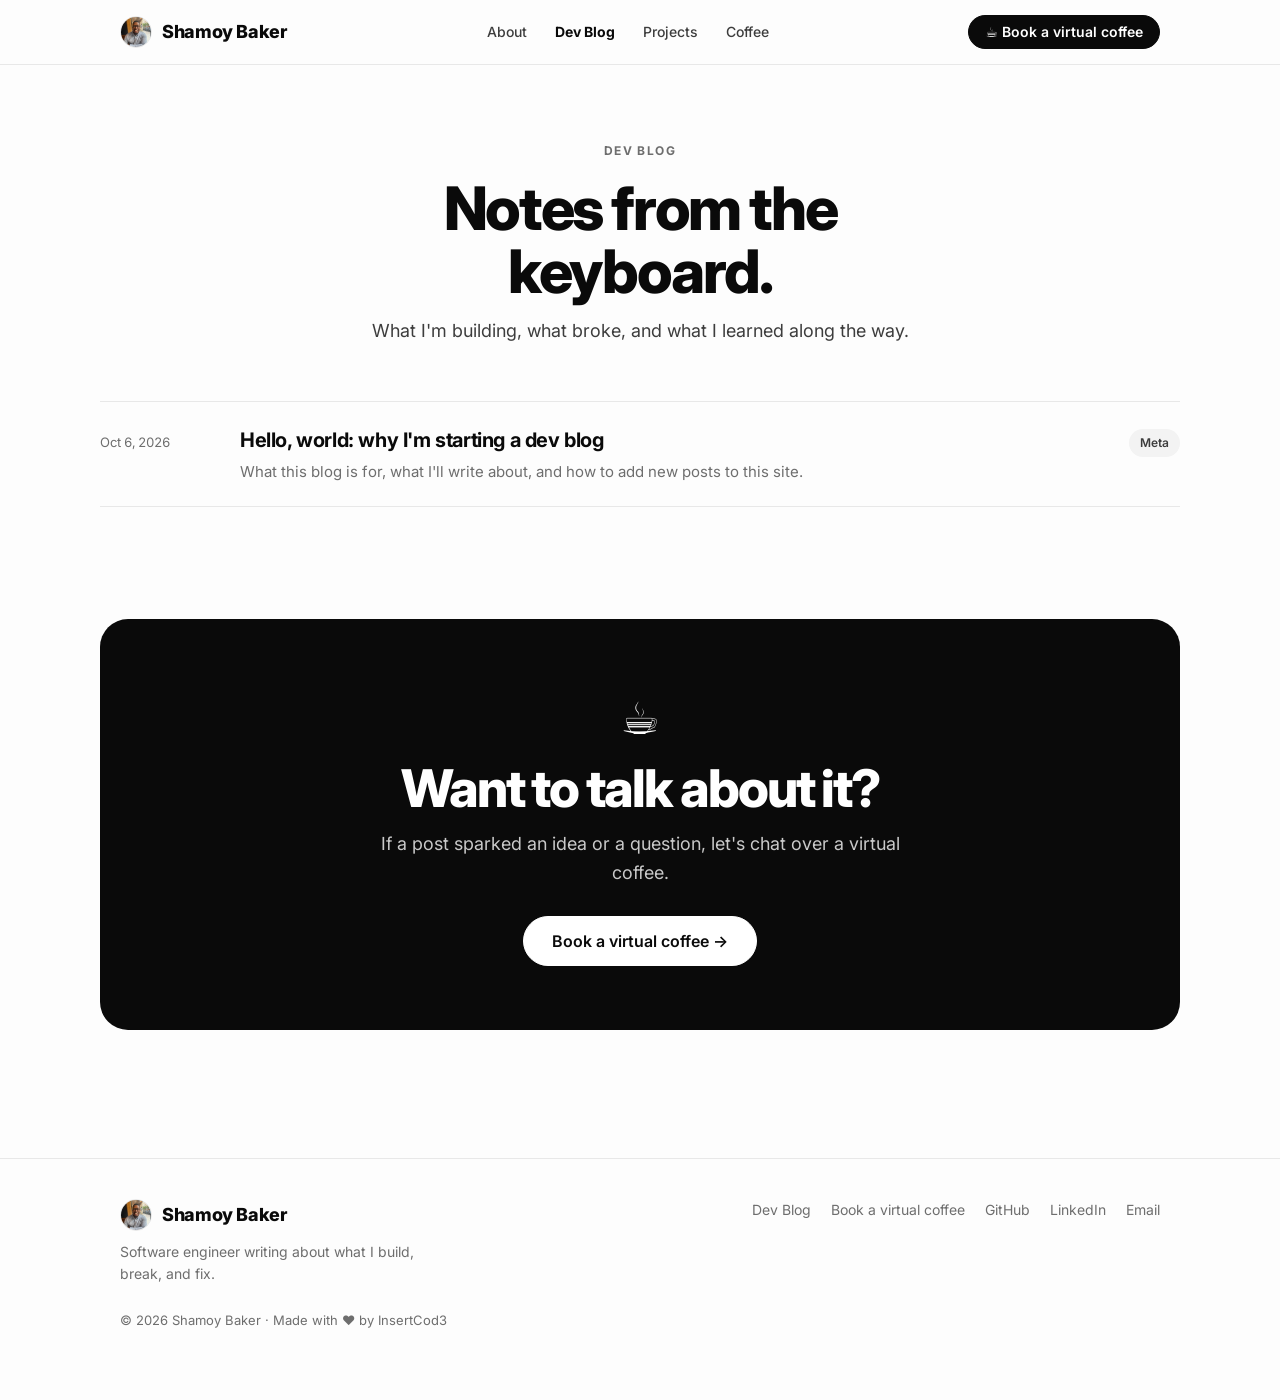
==== blog.html @ 38da25c8 "New Theme" ====
<!DOCTYPE html>
<html lang="en">
<head>
    <meta charset="utf-8">
    <meta name="viewport" content="width=device-width, initial-scale=1">
    <meta name="theme-color" content="#fdfdfd">
    <title>Dev Blog — Shamoy Baker</title>
    <meta name="description" content="Notes from building software: what I'm working on, what broke, and what I learned.">
    <link rel="preconnect" href="https://fonts.googleapis.com">
    <link rel="preconnect" href="https://fonts.gstatic.com" crossorigin>
    <link href="https://fonts.googleapis.com/css2?family=Inter:wght@400;500;600;700;800&display=swap" rel="stylesheet">
    <link href="css/site.css" rel="stylesheet">
    <script src="js/site.js" defer></script>
</head>
<body data-page="blog">
    <header id="site-header"></header>

    <main>
        <section class="page-hero wrap">
            <span class="eyebrow">Dev Blog</span>
            <h1>Notes from the keyboard.</h1>
            <p>What I'm building, what broke, and what I learned along the way.</p>
        </section>

        <section class="wrap section" style="padding-top:24px">
            <div class="post-list" id="post-list">
                <div class="empty"><b>Loading posts…</b></div>
            </div>
        </section>

        <section class="section wrap">
            <div class="cta-band">
                <span class="cup"><span class="steam">☕</span></span>
                <h2>Want to talk about it?</h2>
                <p>If a post sparked an idea or a question, let's chat over a virtual coffee.</p>
                <a class="btn btn-lg" href="booking.html">Book a virtual coffee →</a>
            </div>
        </section>
    </main>

    <footer id="site-footer"></footer>
</body>
</html>
---- css/site.css ----
/* ==========================================================
   Shamoy Baker — personal site
   Visual language: clean, off-white, black ink, hairline borders,
   card grids, one loud CTA (inspired by the-diff.com)
   ========================================================== */

:root {
  --bg: #fdfdfd;
  --ink: #0a0a0a;
  --ink-2: #3d3d3d;
  --muted: #6e6e6e;
  --line: #e8e8e8;
  --line-strong: #d4d4d4;
  --card: #ffffff;
  --tint: #f5f3ef;          /* warm paper tint, used for coffee bits */
  --accent: #b4561f;        /* roasted-coffee accent, used sparingly */
  --radius: 14px;
  --radius-lg: 20px;
  --max: 1080px;
  --font: "Inter", system-ui, -apple-system, "Segoe UI", Roboto, sans-serif;
  --mono: ui-monospace, "SF Mono", "JetBrains Mono", Menlo, Consolas, monospace;
}

*, *::before, *::after { box-sizing: border-box; }
html { scroll-behavior: smooth; -webkit-text-size-adjust: 100%; }
body {
  margin: 0;
  background: var(--bg);
  color: var(--ink);
  font-family: var(--font);
  font-size: 16px;
  line-height: 1.6;
  -webkit-font-smoothing: antialiased;
}
img { max-width: 100%; display: block; }
a { color: inherit; text-decoration: none; }
a:hover { text-decoration: underline; text-underline-offset: 3px; }
:focus-visible { outline: 2px solid var(--ink); outline-offset: 3px; border-radius: 6px; }

.wrap { max-width: var(--max); margin: 0 auto; padding: 0 20px; }

/* ---------- Header ---------- */
.site-header {
  position: sticky; top: 0; z-index: 50;
  background: rgba(253, 253, 253, 0.85);
  backdrop-filter: saturate(180%) blur(12px);
  -webkit-backdrop-filter: saturate(180%) blur(12px);
  border-bottom: 1px solid var(--line);
}
.nav { display: flex; align-items: center; justify-content: space-between; height: 64px; gap: 16px; }
.brand { display: flex; align-items: center; gap: 10px; font-weight: 800; letter-spacing: -0.02em; font-size: 18px; }
.brand:hover { text-decoration: none; }
.brand img { width: 32px; height: 32px; border-radius: 50%; object-fit: cover; border: 1px solid var(--line); }
.nav-links { display: flex; align-items: center; gap: 4px; list-style: none; margin: 0; padding: 0; }
.nav-links a { display: block; padding: 8px 12px; border-radius: 999px; font-size: 14px; font-weight: 500; color: var(--ink-2); }
.nav-links a:hover { background: #f1f1f1; text-decoration: none; color: var(--ink); }
.nav-links a[aria-current="page"] { color: var(--ink); font-weight: 700; }
.nav-cta { display: flex; align-items: center; gap: 8px; }
.menu-btn { display: none; background: none; border: 1px solid var(--line-strong); border-radius: 10px; width: 40px; height: 40px; cursor: pointer; font-size: 18px; }

/* ---------- Buttons ---------- */
.btn {
  display: inline-flex; align-items: center; justify-content: center; gap: 8px;
  padding: 11px 20px; border-radius: 999px;
  font: inherit; font-size: 14px; font-weight: 600; line-height: 1;
  border: 1px solid var(--ink); background: var(--ink); color: #fff; cursor: pointer;
  transition: transform .15s ease, box-shadow .15s ease, background .15s ease;
}
.btn:hover { text-decoration: none; transform: translateY(-1px); box-shadow: 0 6px 18px rgba(0,0,0,.18); }
.btn:active { transform: translateY(0); }
.btn-lg { padding: 16px 28px; font-size: 16px; }
.btn-ghost { background: transparent; color: var(--ink); border-color: var(--line-strong); }
.btn-ghost:hover { background: #f4f4f4; box-shadow: none; }
.btn-sm { padding: 9px 16px; }

/* ---------- Hero ---------- */
.hero { text-align: center; padding: 88px 0 56px; }
.eyebrow {
  display: inline-flex; align-items: center; gap: 8px;
  font-size: 12px; font-weight: 700; letter-spacing: .12em; text-transform: uppercase;
  color: var(--muted);
}
.eyebrow .dot { width: 7px; height: 7px; border-radius: 50%; background: #22c55e; box-shadow: 0 0 0 4px rgba(34,197,94,.18); }
.hero h1 {
  font-size: clamp(40px, 7vw, 76px); line-height: 1.02; letter-spacing: -0.045em; font-weight: 800;
  margin: 18px auto 20px; max-width: 16ch; text-wrap: balance;
}
.hero h1 em { font-style: normal; background: var(--tint); padding: 0 .15em; border-radius: .2em; }
.hero p.lede { font-size: clamp(17px, 2vw, 20px); color: var(--ink-2); max-width: 54ch; margin: 0 auto 32px; }
.hero-actions { display: flex; gap: 12px; justify-content: center; flex-wrap: wrap; }
.hero-meta { margin-top: 28px; font-size: 13px; color: var(--muted); display: flex; gap: 8px 20px; justify-content: center; flex-wrap: wrap; }
.hero-meta span { display: inline-flex; align-items: center; gap: 6px; }
.hero-meta b { font-weight: 600; color: var(--ink-2); font-variant-numeric: tabular-nums; }

/* ---------- Sections ---------- */
.section { padding: 56px 0; }
.section-head { display: flex; align-items: end; justify-content: space-between; gap: 16px; margin-bottom: 24px; flex-wrap: wrap; }
.section-head h2 { font-size: clamp(24px, 3.2vw, 32px); letter-spacing: -0.03em; font-weight: 800; margin: 0; line-height: 1.1; }
.section-head .kicker { display: block; font-size: 12px; font-weight: 700; letter-spacing: .12em; text-transform: uppercase; color: var(--muted); margin-bottom: 8px; }
.more { font-size: 14px; font-weight: 600; white-space: nowrap; }

/* ---------- Cards ---------- */
.grid { display: grid; gap: 16px; }
.grid-3 { grid-template-columns: repeat(3, 1fr); }
.grid-2 { grid-template-columns: repeat(2, 1fr); }

.card {
  background: var(--card); border: 1px solid var(--line); border-radius: var(--radius-lg);
  padding: 24px; display: flex; flex-direction: column; gap: 10px;
  transition: border-color .15s ease, transform .15s ease, box-shadow .15s ease;
}
a.card:hover, .card.hoverable:hover { text-decoration: none; border-color: var(--ink); transform: translateY(-2px); box-shadow: 0 10px 28px rgba(0,0,0,.06); }
.card h3 { margin: 0; font-size: 20px; line-height: 1.25; letter-spacing: -0.02em; font-weight: 700; }
.card p { margin: 0; color: var(--muted); font-size: 15px; }
.card .meta { font-size: 13px; color: var(--muted); display: flex; gap: 10px; align-items: center; flex-wrap: wrap; margin-top: auto; padding-top: 8px; }
.card .arrow { margin-left: auto; font-weight: 700; color: var(--ink); transition: transform .15s ease; }
a.card:hover .arrow { transform: translateX(4px); }

.tag {
  display: inline-block; font-size: 12px; font-weight: 600; padding: 3px 10px; border-radius: 999px;
  background: #f3f3f3; color: var(--ink-2); border: 1px solid transparent;
}
.tag.warm { background: var(--tint); color: var(--accent); }
.tags { display: flex; flex-wrap: wrap; gap: 6px; }

/* Featured (first) blog card */
.card.feature { grid-column: span 2; background: var(--tint); border-color: transparent; padding: 32px; }
.card.feature h3 { font-size: clamp(24px, 3vw, 32px); letter-spacing: -0.03em; }
.card.feature p { color: var(--ink-2); font-size: 16px; }

/* Empty state */
.empty {
  border: 1px dashed var(--line-strong); border-radius: var(--radius-lg); padding: 40px 24px; text-align: center; color: var(--muted);
  background: repeating-linear-gradient(135deg, transparent 0 12px, rgba(0,0,0,.015) 12px 24px);
}
.empty b { display: block; color: var(--ink); font-size: 18px; margin-bottom: 4px; }

/* ---------- About ---------- */
.about { display: grid; grid-template-columns: 220px 1fr; gap: 40px; align-items: start; }
.about img { width: 220px; height: 220px; border-radius: 28px; object-fit: cover; border: 1px solid var(--line); }
.about h2 { margin: 0 0 12px; font-size: clamp(24px, 3.2vw, 32px); letter-spacing: -0.03em; font-weight: 800; }
.about p { color: var(--ink-2); margin: 0 0 14px; font-size: 17px; }
.facts { display: flex; flex-wrap: wrap; gap: 8px; margin-top: 18px; }

/* ---------- Stack / credentials ---------- */
.logos { display: grid; grid-template-columns: repeat(6, 1fr); gap: 12px; }
.logo-tile {
  border: 1px solid var(--line); border-radius: var(--radius); background: var(--card);
  padding: 18px 8px; display: flex; flex-direction: column; align-items: center; gap: 10px;
  font-size: 13px; font-weight: 600; color: var(--ink-2);
}
.logo-tile img { width: 32px; height: 32px; object-fit: contain; }

.cred { display: flex; flex-direction: column; gap: 6px; }
.cred .label { font-size: 12px; font-weight: 700; letter-spacing: .12em; text-transform: uppercase; color: var(--muted); }
.cred code { font-family: var(--mono); font-size: 13px; background: #f3f3f3; padding: 2px 8px; border-radius: 6px; width: fit-content; }

/* ---------- Coffee CTA band ---------- */
.cta-band {
  background: var(--ink); color: #fff; border-radius: 28px; padding: clamp(32px, 6vw, 64px);
  text-align: center; position: relative; overflow: hidden;
}
.cta-band h2 { font-size: clamp(30px, 5vw, 52px); letter-spacing: -0.04em; line-height: 1.05; margin: 0 auto 14px; max-width: 16ch; font-weight: 800; }
.cta-band p { color: #c9c9c9; max-width: 48ch; margin: 0 auto 28px; font-size: 18px; }
.cta-band .btn { background: #fff; color: var(--ink); border-color: #fff; }
.cta-band .btn:hover { box-shadow: 0 8px 28px rgba(255,255,255,.25); }
.cta-band .cup { font-size: 44px; display: block; margin-bottom: 8px; }
.steam { display: inline-block; animation: float 3s ease-in-out infinite; }
@keyframes float { 0%,100% { transform: translateY(0); } 50% { transform: translateY(-6px); } }

/* ---------- Footer ---------- */
.site-footer { border-top: 1px solid var(--line); margin-top: 72px; padding: 40px 0 56px; color: var(--muted); font-size: 14px; }
.footer-grid { display: flex; justify-content: space-between; gap: 24px; flex-wrap: wrap; align-items: flex-start; }
.footer-grid ul { list-style: none; margin: 0; padding: 0; display: flex; gap: 20px; flex-wrap: wrap; }
.footer-grid a:hover { color: var(--ink); }
.footer-note { margin-top: 24px; font-size: 13px; }

/* ---------- Booking page ---------- */
.page-hero { padding: 72px 0 32px; text-align: center; }
.page-hero h1 { font-size: clamp(36px, 6vw, 60px); letter-spacing: -0.04em; line-height: 1.05; margin: 14px auto 14px; font-weight: 800; max-width: 16ch; }
.page-hero p { color: var(--ink-2); font-size: 18px; max-width: 52ch; margin: 0 auto; }
.book-layout { display: grid; grid-template-columns: 320px 1fr; gap: 24px; align-items: start; }
.book-side { display: flex; flex-direction: column; gap: 16px; position: sticky; top: 88px; }
.book-side ul { margin: 0; padding-left: 18px; color: var(--ink-2); font-size: 15px; }
.book-side li { margin-bottom: 6px; }
.embed { border: 1px solid var(--line); border-radius: var(--radius-lg); overflow: hidden; background: #fff; }
.embed iframe { width: 100%; height: 760px; border: 0; display: block; }

/* ---------- Blog ---------- */
.post-list { display: flex; flex-direction: column; }
.post-row { display: grid; grid-template-columns: 120px 1fr auto; gap: 20px; padding: 22px 0; border-top: 1px solid var(--line); align-items: baseline; }
.post-row:last-child { border-bottom: 1px solid var(--line); }
.post-row:hover { text-decoration: none; }
.post-row:hover h3 { text-decoration: underline; text-underline-offset: 4px; }
.post-row time { font-size: 13px; color: var(--muted); font-variant-numeric: tabular-nums; }
.post-row h3 { margin: 0 0 4px; font-size: 20px; letter-spacing: -0.02em; font-weight: 700; }
.post-row p { margin: 0; color: var(--muted); font-size: 15px; }

.article { max-width: 720px; margin: 0 auto; padding: 56px 20px 24px; }
.article .back { font-size: 14px; font-weight: 600; color: var(--muted); }
.article h1.title { font-size: clamp(34px, 5.5vw, 52px); letter-spacing: -0.04em; line-height: 1.07; margin: 18px 0 14px; font-weight: 800; }
.article .byline { display: flex; gap: 12px; align-items: center; flex-wrap: wrap; color: var(--muted); font-size: 14px; margin-bottom: 36px; padding-bottom: 24px; border-bottom: 1px solid var(--line); }
.article .byline img { width: 32px; height: 32px; border-radius: 50%; }
.prose { font-size: 18px; line-height: 1.75; color: #1d1d1d; }
.prose h2 { font-size: 28px; letter-spacing: -0.03em; margin: 2em 0 .5em; line-height: 1.2; }
.prose h3 { font-size: 22px; letter-spacing: -0.02em; margin: 1.6em 0 .4em; }
.prose p, .prose ul, .prose ol, .prose pre, .prose blockquote { margin: 0 0 1.2em; }
.prose a { text-decoration: underline; text-underline-offset: 3px; text-decoration-color: var(--line-strong); }
.prose a:hover { text-decoration-color: var(--ink); }
.prose code { font-family: var(--mono); font-size: .86em; background: #f3f3f3; padding: .15em .4em; border-radius: 6px; }
.prose pre { background: #0f0f10; color: #ececec; padding: 18px 20px; border-radius: 14px; overflow-x: auto; font-size: 14px; line-height: 1.6; }
.prose pre code { background: none; padding: 0; color: inherit; font-size: inherit; }
.prose blockquote { border-left: 3px solid var(--ink); padding: 2px 0 2px 18px; color: var(--ink-2); }
.prose img { border-radius: 14px; border: 1px solid var(--line); margin: 1.5em 0; }
.prose hr { border: 0; border-top: 1px solid var(--line); margin: 2.5em 0; }
.prose table { border-collapse: collapse; width: 100%; font-size: 16px; margin-bottom: 1.2em; }
.prose th, .prose td { border: 1px solid var(--line); padding: 8px 12px; text-align: left; }
.post-cta { margin-top: 56px; }

/* ---------- Responsive ---------- */
@media (max-width: 900px) {
  .grid-3 { grid-template-columns: repeat(2, 1fr); }
  .logos { grid-template-columns: repeat(3, 1fr); }
  .book-layout { grid-template-columns: 1fr; }
  .book-side { position: static; }
}
@media (max-width: 720px) {
  .menu-btn { display: inline-flex; align-items: center; justify-content: center; }
  .nav-links {
    display: none; position: absolute; top: 64px; left: 0; right: 0; background: var(--bg);
    flex-direction: column; align-items: stretch; padding: 12px 20px 20px; border-bottom: 1px solid var(--line); gap: 2px;
  }
  .nav-links.open { display: flex; }
  .nav-links a { padding: 12px; }
  .nav-cta .btn { display: none; }
  .hero { padding: 56px 0 40px; }
  .grid-3, .grid-2 { grid-template-columns: 1fr; }
  .card.feature { grid-column: auto; padding: 24px; }
  .about { grid-template-columns: 1fr; gap: 20px; }
  .about img { width: 120px; height: 120px; border-radius: 22px; }
  .post-row { grid-template-columns: 1fr; gap: 4px; }
  .embed iframe { height: 880px; }
  .prose { font-size: 17px; }
}
@media (prefers-reduced-motion: reduce) {
  * { animation: none !important; transition: none !important; scroll-behavior: auto !important; }
}

.card.feature.solo { grid-column: 1 / -1; }
.site-footer .brand { color: var(--ink); }
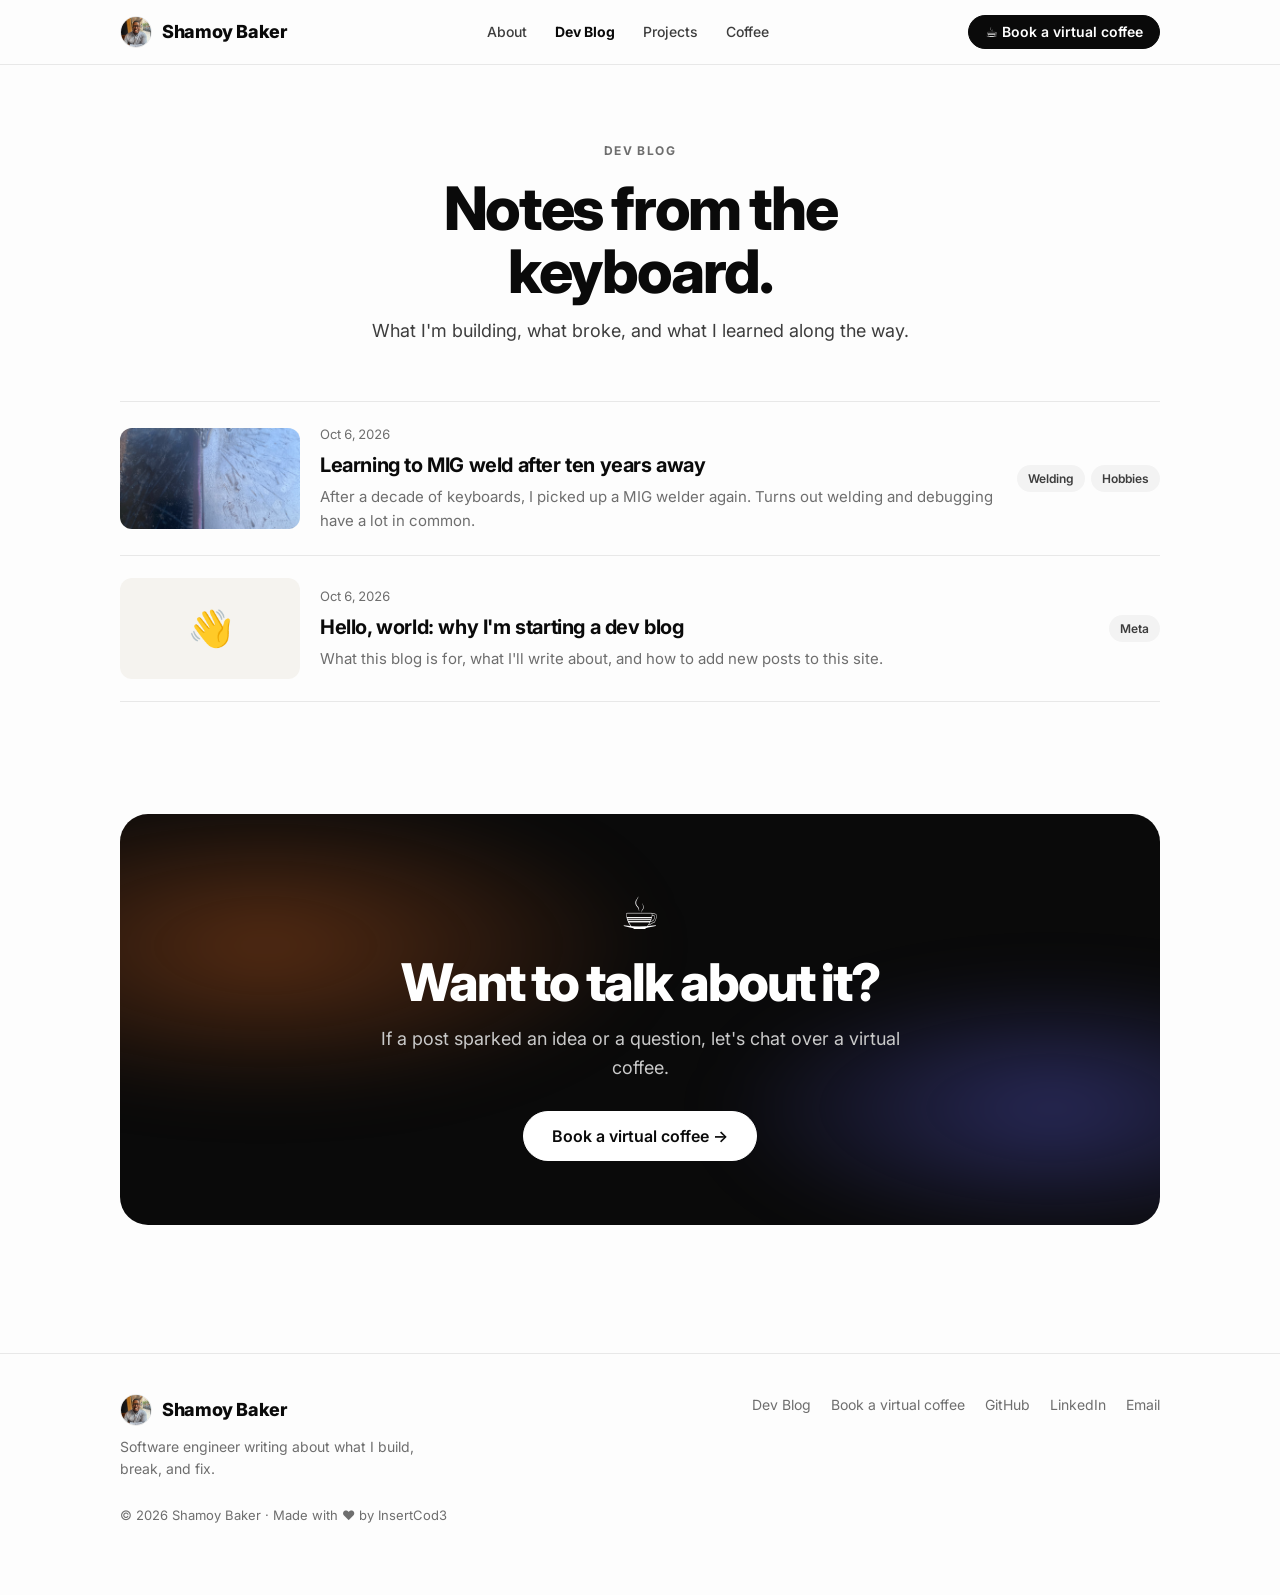
==== commit 039392df: "Update to be more mobile responsive" ====
--- a/blog.html
+++ b/blog.html
@@ -2,15 +2,18 @@
 <html lang="en">
 <head>
     <meta charset="utf-8">
-    <meta name="viewport" content="width=device-width, initial-scale=1">
+    <meta name="viewport" content="width=device-width, initial-scale=1, viewport-fit=cover">
     <meta name="theme-color" content="#fdfdfd">
     <title>Dev Blog — Shamoy Baker</title>
     <meta name="description" content="Notes from building software: what I'm working on, what broke, and what I learned.">
     <link rel="preconnect" href="https://fonts.googleapis.com">
     <link rel="preconnect" href="https://fonts.gstatic.com" crossorigin>
     <link href="https://fonts.googleapis.com/css2?family=Inter:wght@400;500;600;700;800&display=swap" rel="stylesheet">
+    <script>document.documentElement.classList.add("js")</script>
     <link href="css/site.css" rel="stylesheet">
+    <link href="css/motion.css" rel="stylesheet">
     <script src="js/site.js" defer></script>
+    <script src="js/motion.js" defer></script>
 </head>
 <body data-page="blog">
     <header id="site-header"></header>
--- a/css/site.css
+++ b/css/site.css
@@ -17,12 +17,13 @@
   --radius: 14px;
   --radius-lg: 20px;
   --max: 1080px;
+  --gutter: 20px;
   --font: "Inter", system-ui, -apple-system, "Segoe UI", Roboto, sans-serif;
   --mono: ui-monospace, "SF Mono", "JetBrains Mono", Menlo, Consolas, monospace;
 }
 
 *, *::before, *::after { box-sizing: border-box; }
-html { scroll-behavior: smooth; -webkit-text-size-adjust: 100%; }
+html { scroll-behavior: smooth; -webkit-text-size-adjust: 100%; -webkit-tap-highlight-color: transparent; scroll-padding-top: 80px; }
 body {
   margin: 0;
   background: var(--bg);
@@ -31,13 +32,16 @@
   font-size: 16px;
   line-height: 1.6;
   -webkit-font-smoothing: antialiased;
-}
+  overflow-x: clip;
+  overflow-wrap: break-word;
+}
+a, button { touch-action: manipulation; }
 img { max-width: 100%; display: block; }
 a { color: inherit; text-decoration: none; }
 a:hover { text-decoration: underline; text-underline-offset: 3px; }
 :focus-visible { outline: 2px solid var(--ink); outline-offset: 3px; border-radius: 6px; }
 
-.wrap { max-width: var(--max); margin: 0 auto; padding: 0 20px; }
+.wrap { max-width: var(--max); margin: 0 auto; padding: 0 max(var(--gutter), env(safe-area-inset-left)) 0 max(var(--gutter), env(safe-area-inset-right)); }
 
 /* ---------- Header ---------- */
 .site-header {
@@ -56,7 +60,14 @@
 .nav-links a:hover { background: #f1f1f1; text-decoration: none; color: var(--ink); }
 .nav-links a[aria-current="page"] { color: var(--ink); font-weight: 700; }
 .nav-cta { display: flex; align-items: center; gap: 8px; }
-.menu-btn { display: none; background: none; border: 1px solid var(--line-strong); border-radius: 10px; width: 40px; height: 40px; cursor: pointer; font-size: 18px; }
+.menu-btn { display: none; background: none; border: 1px solid var(--line-strong); border-radius: 12px; width: 44px; height: 44px; cursor: pointer; position: relative; padding: 0; }
+.menu-btn span { position: absolute; left: 12px; right: 12px; height: 2px; border-radius: 2px; background: var(--ink); transition: transform .3s cubic-bezier(.2,.7,.2,1), opacity .2s ease, top .3s cubic-bezier(.2,.7,.2,1); }
+.menu-btn span:nth-child(1) { top: 14px; }
+.menu-btn span:nth-child(2) { top: 20px; }
+.menu-btn span:nth-child(3) { top: 26px; }
+.menu-btn[aria-expanded="true"] span:nth-child(1) { top: 20px; transform: rotate(45deg); }
+.menu-btn[aria-expanded="true"] span:nth-child(2) { opacity: 0; transform: scaleX(0); }
+.menu-btn[aria-expanded="true"] span:nth-child(3) { top: 20px; transform: rotate(-45deg); }
 
 /* ---------- Buttons ---------- */
 .btn {
@@ -74,7 +85,7 @@
 .btn-sm { padding: 9px 16px; }
 
 /* ---------- Hero ---------- */
-.hero { text-align: center; padding: 88px 0 56px; }
+.hero { text-align: center; padding-top: 88px; padding-bottom: 56px; }
 .eyebrow {
   display: inline-flex; align-items: center; gap: 8px;
   font-size: 12px; font-weight: 700; letter-spacing: .12em; text-transform: uppercase;
@@ -93,7 +104,7 @@
 .hero-meta b { font-weight: 600; color: var(--ink-2); font-variant-numeric: tabular-nums; }
 
 /* ---------- Sections ---------- */
-.section { padding: 56px 0; }
+.section { padding-top: 56px; padding-bottom: 56px; }
 .section-head { display: flex; align-items: end; justify-content: space-between; gap: 16px; margin-bottom: 24px; flex-wrap: wrap; }
 .section-head h2 { font-size: clamp(24px, 3.2vw, 32px); letter-spacing: -0.03em; font-weight: 800; margin: 0; line-height: 1.1; }
 .section-head .kicker { display: block; font-size: 12px; font-weight: 700; letter-spacing: .12em; text-transform: uppercase; color: var(--muted); margin-bottom: 8px; }
@@ -176,7 +187,7 @@
 .footer-note { margin-top: 24px; font-size: 13px; }
 
 /* ---------- Booking page ---------- */
-.page-hero { padding: 72px 0 32px; text-align: center; }
+.page-hero { padding-top: 72px; padding-bottom: 32px; text-align: center; }
 .page-hero h1 { font-size: clamp(36px, 6vw, 60px); letter-spacing: -0.04em; line-height: 1.05; margin: 14px auto 14px; font-weight: 800; max-width: 16ch; }
 .page-hero p { color: var(--ink-2); font-size: 18px; max-width: 52ch; margin: 0 auto; }
 .book-layout { display: grid; grid-template-columns: 320px 1fr; gap: 24px; align-items: start; }
@@ -201,7 +212,8 @@
 .article h1.title { font-size: clamp(34px, 5.5vw, 52px); letter-spacing: -0.04em; line-height: 1.07; margin: 18px 0 14px; font-weight: 800; }
 .article .byline { display: flex; gap: 12px; align-items: center; flex-wrap: wrap; color: var(--muted); font-size: 14px; margin-bottom: 36px; padding-bottom: 24px; border-bottom: 1px solid var(--line); }
 .article .byline img { width: 32px; height: 32px; border-radius: 50%; }
-.prose { font-size: 18px; line-height: 1.75; color: #1d1d1d; }
+.prose { font-size: 18px; line-height: 1.75; color: #1d1d1d; overflow-wrap: anywhere; }
+.prose img, .prose video { max-width: 100%; height: auto; }
 .prose h2 { font-size: 28px; letter-spacing: -0.03em; margin: 2em 0 .5em; line-height: 1.2; }
 .prose h3 { font-size: 22px; letter-spacing: -0.02em; margin: 1.6em 0 .4em; }
 .prose p, .prose ul, .prose ol, .prose pre, .prose blockquote { margin: 0 0 1.2em; }
@@ -225,26 +237,113 @@
   .book-side { position: static; }
 }
 @media (max-width: 720px) {
-  .menu-btn { display: inline-flex; align-items: center; justify-content: center; }
+  :root { --gutter: 1em; }
+  .menu-btn { display: inline-flex; }
+  .nav { height: 60px; }
   .nav-links {
-    display: none; position: absolute; top: 64px; left: 0; right: 0; background: var(--bg);
-    flex-direction: column; align-items: stretch; padding: 12px 20px 20px; border-bottom: 1px solid var(--line); gap: 2px;
+    display: flex; position: absolute; top: 100%; left: 0; right: 0;
+    background: rgba(253,253,253,.99); -webkit-backdrop-filter: blur(14px); backdrop-filter: blur(14px);
+    flex-direction: column; align-items: stretch; gap: 2px;
+    padding: 8px max(var(--gutter), env(safe-area-inset-left)) 20px;
+    border-bottom: 1px solid var(--line); box-shadow: 0 24px 40px rgba(0,0,0,.08);
+    visibility: hidden; opacity: 0; transform: translateY(-10px); pointer-events: none;
+    transition: opacity .25s ease, transform .3s cubic-bezier(.2,.7,.2,1), visibility 0s linear .3s;
   }
-  .nav-links.open { display: flex; }
-  .nav-links a { padding: 12px; }
+  .nav-links.open { visibility: visible; opacity: 1; transform: none; pointer-events: auto; transition-delay: 0s; }
+  .nav-links li { opacity: 0; transform: translateY(10px); transition: opacity .3s ease, transform .35s cubic-bezier(.2,.7,.2,1); }
+  .nav-links.open li { opacity: 1; transform: none; }
+  .nav-links.open li:nth-child(1) { transition-delay: .06s; }
+  .nav-links.open li:nth-child(2) { transition-delay: .11s; }
+  .nav-links.open li:nth-child(3) { transition-delay: .16s; }
+  .nav-links.open li:nth-child(4) { transition-delay: .21s; }
+  .nav-links a { padding: 14px 12px; font-size: 18px; font-weight: 600; border-radius: 14px; }
   .nav-cta .btn { display: none; }
-  .hero { padding: 56px 0 40px; }
+  .hero { padding-top: 44px; padding-bottom: 32px; }
+  .hero h1 { margin: 14px auto 16px; }
+  .hero p.lede { margin-bottom: 24px; }
+  .hero-actions { flex-direction: column; align-items: stretch; max-width: 360px; margin: 0 auto; }
+  .hero-actions .btn { width: 100%; }
+  .hero-meta { flex-direction: column; align-items: center; gap: 6px; }
+  .section { padding-top: 36px; padding-bottom: 36px; }
+  .section-head { margin-bottom: 18px; }
   .grid-3, .grid-2 { grid-template-columns: 1fr; }
-  .card.feature { grid-column: auto; padding: 24px; }
-  .about { grid-template-columns: 1fr; gap: 20px; }
-  .about img { width: 120px; height: 120px; border-radius: 22px; }
+  .card { padding: 20px; }
+  .card.feature { grid-column: auto; padding: 22px; }
+  .about { grid-template-columns: 1fr; gap: 18px; }
+  .about img { width: 112px; height: 112px; border-radius: 22px; }
+  .about p { font-size: 16px; }
   .post-row { grid-template-columns: 1fr; gap: 4px; }
   .embed iframe { height: 880px; }
   .prose { font-size: 17px; }
-}
-@media (prefers-reduced-motion: reduce) {
-  * { animation: none !important; transition: none !important; scroll-behavior: auto !important; }
+  .page-hero { padding-top: 44px; padding-bottom: 20px; }
+  .page-hero p { font-size: 16px; }
+  .article { padding: 36px var(--gutter) 16px; }
+  .article .byline { margin-bottom: 24px; padding-bottom: 18px; }
+  .cta-band { border-radius: 22px; }
+  .cta-band p { font-size: 16px; }
+  .cta-band .btn { width: 100%; max-width: 360px; }
+  .btn-lg { padding: 15px 22px; }
+  .site-footer { margin-top: 40px; padding: 32px 0 calc(96px + env(safe-area-inset-bottom)); }
+  .footer-grid { flex-direction: column; gap: 20px; }
+  .footer-grid ul { gap: 8px 18px; }
+  .footer-grid a { display: inline-block; padding: 6px 0; }
+
+  /* swipeable card rail */
+  .grid.snap {
+    grid-auto-flow: column; grid-auto-columns: 84%; grid-template-columns: none;
+    overflow-x: auto; scroll-snap-type: x mandatory; overscroll-behavior-x: contain;
+    margin: 0 calc(var(--gutter) * -1); padding: 4px var(--gutter) 14px; scroll-padding: 0 var(--gutter);
+    -webkit-overflow-scrolling: touch; scrollbar-width: none;
+  }
+  .grid.snap::-webkit-scrollbar { display: none; }
+  .grid.snap > * { scroll-snap-align: start; }
+
+  .prose pre { margin-left: calc(var(--gutter) * -1); margin-right: calc(var(--gutter) * -1); border-radius: 0; padding: 16px var(--gutter); font-size: 13px; }
+  .prose table { display: block; overflow-x: auto; white-space: nowrap; }
+  .prose h2 { font-size: 24px; }
+  .prose h3 { font-size: 20px; }
+}
+@media (max-width: 400px) {
+  .logo-tile { padding: 14px 6px; }
+}
+@media (hover: none) {
+  .btn:hover, a.card:hover, .card.hoverable:hover { transform: none; box-shadow: none; }
+  a.card:hover { border-color: var(--line); }
 }
 
 .card.feature.solo { grid-column: 1 / -1; }
 .site-footer .brand { color: var(--ink); }
+
+/* ==========================================================
+   Cover photos (blog)
+   ========================================================== */
+.cover { position: relative; aspect-ratio: 16 / 9; overflow: hidden; border-radius: var(--radius); background: var(--tint); }
+.cover img { position: absolute; inset: 0; width: 100%; height: 100%; object-fit: cover; transition: transform .4s ease; }
+a:hover .cover img { transform: scale(1.04); }
+.cover-fallback { position: absolute; inset: 0; display: grid; place-items: center; font-size: 56px; }
+
+.card.post-card { padding: 12px; gap: 0; }
+.post-card .card-body { padding: 16px 12px 12px; display: flex; flex-direction: column; gap: 10px; flex: 1; }
+.post-card .cover { border-radius: calc(var(--radius-lg) - 6px); }
+.card.feature.post-card { padding: 14px; background: #fff; border-color: var(--line); display: grid; grid-template-columns: 1.1fr 1fr; gap: 8px; align-items: stretch; }
+.card.feature.post-card .cover { aspect-ratio: auto; min-height: 280px; height: 100%; }
+.card.feature.post-card .card-body { justify-content: center; padding: 20px 22px; }
+.card.feature.post-card .meta { margin-top: 8px; }
+
+.post-row { grid-template-columns: 180px 1fr auto; align-items: center; }
+.post-row .thumb .cover { border-radius: 12px; }
+.post-row .thumb .cover-fallback { font-size: 36px; }
+.post-row time { display: block; margin-bottom: 4px; }
+.post-row .tags { justify-content: flex-end; }
+
+.hero-img { margin: 0 0 36px; }
+.hero-img .cover { aspect-ratio: 16 / 9; border-radius: var(--radius-lg); }
+
+@media (max-width: 900px) {
+  .card.feature.post-card { grid-template-columns: 1fr; }
+  .card.feature.post-card .cover { min-height: 0; aspect-ratio: 16 / 9; height: auto; }
+}
+@media (max-width: 720px) {
+  .post-row { grid-template-columns: 1fr; }
+  .post-row .tags { justify-content: flex-start; }
+}
--- a/css/motion.css
+++ b/css/motion.css
@@ -0,0 +1,193 @@
+/* ==========================================================
+   Motion layer — loaded after site.css.
+   Everything here is progressive enhancement: without JS or with
+   prefers-reduced-motion, the page is fully visible and static.
+   ========================================================== */
+
+:root { --ease: cubic-bezier(.2, .7, .2, 1); }
+
+/* ---------- Page enter / leave ---------- */
+.js body { animation: pagein .5s ease both; }
+@keyframes pagein { from { opacity: 0; } }
+body.leaving { opacity: 0; transition: opacity .18s ease; }
+
+/* ---------- Scroll progress ---------- */
+.scroll-progress {
+  position: fixed; top: 0; left: 0; right: 0; height: 3px; z-index: 60; pointer-events: none;
+  background: linear-gradient(90deg, var(--ink), var(--accent));
+  transform: scaleX(var(--p, 0)); transform-origin: 0 50%;
+}
+
+/* ---------- Header: shadow + hide on scroll down ---------- */
+.site-header { transition: transform .35s var(--ease), box-shadow .3s ease, background .3s ease; }
+.site-header.scrolled { box-shadow: 0 6px 24px rgba(0,0,0,.06); }
+.site-header.hide { transform: translateY(-100%); }
+body.menu-open { overflow: hidden; }
+body::after {
+  content: ""; position: fixed; inset: 0; z-index: 40; background: rgba(10,10,10,.28);
+  opacity: 0; pointer-events: none; transition: opacity .3s ease;
+}
+body.menu-open::after { opacity: 1; pointer-events: auto; }
+.brand img { transition: transform .5s var(--ease); }
+.brand:hover img { transform: rotate(-12deg) scale(1.08); }
+
+/* ---------- Hero ---------- */
+.hero { position: relative; isolation: isolate; }
+.hero::before, .hero::after {
+  content: ""; position: absolute; z-index: -1; pointer-events: none; left: -10vw; right: -10vw; top: -40px; height: 540px;
+}
+.hero::before {
+  background:
+    radial-gradient(38% 48% at 24% 38%, rgba(180, 86, 31, .22), transparent 70%),
+    radial-gradient(34% 44% at 76% 32%, rgba(34, 197, 94, .15), transparent 70%),
+    radial-gradient(30% 40% at 54% 78%, rgba(99, 102, 241, .13), transparent 70%);
+  filter: blur(18px); animation: aurora 16s ease-in-out infinite alternate; will-change: transform;
+}
+.hero::after {
+  background-image: radial-gradient(rgba(0,0,0,.14) 1px, transparent 1.3px); background-size: 22px 22px;
+  -webkit-mask-image: radial-gradient(ellipse 60% 55% at 50% 34%, #000, transparent 75%);
+  mask-image: radial-gradient(ellipse 60% 55% at 50% 34%, #000, transparent 75%);
+  animation: gridfade 1.4s ease .2s backwards;
+}
+@keyframes aurora { to { transform: translate3d(4%, 5%, 0) scale(1.14) rotate(4deg); } }
+@keyframes gridfade { from { opacity: 0; } }
+
+.js .hero > *, .js .page-hero > * { animation: rise .85s var(--ease) backwards; }
+.hero > :nth-child(1), .page-hero > :nth-child(1) { animation-delay: .05s; }
+.hero > :nth-child(2), .page-hero > :nth-child(2) { animation-delay: .15s; }
+.hero > :nth-child(3), .page-hero > :nth-child(3) { animation-delay: .27s; }
+.hero > :nth-child(4) { animation-delay: .39s; }
+.hero > :nth-child(5) { animation-delay: .5s; }
+@keyframes rise { from { opacity: 0; transform: translate3d(0, 26px, 0); } }
+
+/* highlighter sweep behind "Write it down." */
+.hero h1 em {
+  background: linear-gradient(var(--tint), var(--tint)) no-repeat 0 0 / 0% 100%;
+  -webkit-box-decoration-break: clone; box-decoration-break: clone;
+  animation: sweep .9s var(--ease) .75s forwards;
+}
+@keyframes sweep { to { background-size: 100% 100%; } }
+
+/* live dot ping */
+.eyebrow .dot { position: relative; box-shadow: none; }
+.eyebrow .dot::after {
+  content: ""; position: absolute; inset: 0; border-radius: 50%; background: inherit;
+  animation: ping 2s cubic-bezier(0, 0, .2, 1) infinite;
+}
+@keyframes ping { 75%, 100% { transform: scale(3.2); opacity: 0; } }
+
+/* ---------- Scroll reveal (tagged by motion.js) ---------- */
+.js [data-reveal] {
+  opacity: 0; transform: translate3d(0, 30px, 0);
+  transition: opacity .8s var(--ease) calc(var(--d, 0) * 80ms), transform .8s var(--ease) calc(var(--d, 0) * 80ms);
+  will-change: opacity, transform;
+}
+.js [data-reveal="left"]  { transform: translate3d(-34px, 0, 0); }
+.js [data-reveal="right"] { transform: translate3d(34px, 0, 0); }
+.js [data-reveal="scale"] { transform: scale(.94); }
+.js [data-reveal="fade"]  { transform: none; }
+.js [data-reveal].in { opacity: 1; transform: none; }
+
+/* ---------- Buttons ---------- */
+.btn { position: relative; overflow: hidden; }
+.btn::after {
+  content: ""; position: absolute; top: 0; bottom: 0; left: -70%; width: 50%; pointer-events: none;
+  background: linear-gradient(100deg, transparent, rgba(255,255,255,.4), transparent); transform: skewX(-20deg);
+}
+.btn-ghost::after, .cta-band .btn::after { background: linear-gradient(100deg, transparent, rgba(0,0,0,.07), transparent); }
+.btn:active { transform: scale(.97); transition-duration: .08s; }
+.hero-actions .btn:first-child { animation: nudge 3.2s ease-in-out 2.4s infinite; }
+@keyframes nudge { 0%, 88%, 100% { transform: none; } 92% { transform: translateY(-3px); } 96% { transform: translateY(0); } }
+
+@media (hover: hover) and (pointer: fine) {
+  .btn:hover::after { left: 130%; transition: left .7s var(--ease); }
+  .btn:hover { transform: translateY(-2px); }
+
+  /* spotlight + tilt on cards */
+  .card { position: relative; }
+  .card::before {
+    content: ""; position: absolute; inset: 0; border-radius: inherit; pointer-events: none; z-index: 0;
+    background: radial-gradient(260px circle at var(--mx, 50%) var(--my, 50%), rgba(180, 86, 31, .09), transparent 70%);
+    opacity: 0; transition: opacity .3s ease;
+  }
+  .card:hover::before { opacity: 1; }
+  .card > * { position: relative; z-index: 1; }
+  a.card { transform-style: preserve-3d; }
+  a.card:hover {
+    transform: perspective(900px) translateY(-4px) rotateX(var(--rx, 0deg)) rotateY(var(--ry, 0deg));
+    transition: border-color .15s ease, box-shadow .3s ease, transform .12s ease-out;
+  }
+  .logo-tile:hover { transform: translateY(-4px) scale(1.04); border-color: var(--ink); }
+}
+a.card:active { transform: scale(.985); }
+.card .arrow { transition: transform .25s var(--ease); }
+
+/* link underline slide */
+.more, .footer-grid a { background: linear-gradient(currentColor, currentColor) no-repeat 0 100% / 0 1.5px; transition: background-size .35s var(--ease), color .15s; }
+.more:hover, .footer-grid a:hover { background-size: 100% 1.5px; text-decoration: none; }
+
+/* cover zoom */
+.cover img { transition: transform .8s var(--ease); }
+a:hover .cover img { transform: scale(1.06); }
+
+/* ---------- Stack marquee ---------- */
+.logos.is-marquee {
+  display: block; overflow: hidden; padding: 6px 0;
+  -webkit-mask-image: linear-gradient(90deg, transparent, #000 8%, #000 92%, transparent);
+  mask-image: linear-gradient(90deg, transparent, #000 8%, #000 92%, transparent);
+}
+.logos.is-marquee .track { display: flex; gap: 12px; width: max-content; animation: marquee 30s linear infinite; }
+.logos.is-marquee:hover .track, .logos.is-marquee:active .track { animation-play-state: paused; }
+.logos.is-marquee .logo-tile { flex: none; width: 150px; transition: transform .3s var(--ease), border-color .2s; }
+@keyframes marquee { to { transform: translateX(calc(-50% - 6px)); } }
+@media (max-width: 720px) { .logos.is-marquee .logo-tile { width: 118px; } }
+
+/* ---------- CTA band ---------- */
+.cta-band::before {
+  content: ""; position: absolute; inset: -40%; pointer-events: none;
+  background:
+    radial-gradient(30% 30% at 30% 40%, rgba(180, 86, 31, .45), transparent 70%),
+    radial-gradient(26% 26% at 72% 62%, rgba(99, 102, 241, .35), transparent 70%);
+  filter: blur(30px); animation: spin 22s linear infinite;
+}
+.cta-band > * { position: relative; }
+@keyframes spin { to { transform: rotate(360deg); } }
+.cup { position: relative; }
+.steam { animation: float 3s ease-in-out infinite; }
+.cup::before, .cup::after {
+  content: ""; position: absolute; left: 50%; top: -6px; width: 6px; height: 22px; border-radius: 6px;
+  background: linear-gradient(to top, rgba(255,255,255,.5), transparent); filter: blur(3px); opacity: 0;
+  animation: wisp 2.8s ease-in-out infinite;
+}
+.cup::before { margin-left: -12px; }
+.cup::after { margin-left: 8px; animation-delay: 1.2s; }
+@keyframes wisp { 0% { transform: translateY(14px) scaleX(1); opacity: 0; } 30% { opacity: .9; } 100% { transform: translateY(-22px) scaleX(1.8); opacity: 0; } }
+
+/* ---------- Blog rows ---------- */
+.post-row { transition: background .25s ease, padding .3s var(--ease); }
+@media (hover: hover) { .post-row:hover { background: linear-gradient(90deg, rgba(245,243,239,.9), transparent); padding-left: 12px; } }
+
+/* ---------- Sticky mobile CTA ---------- */
+.mobile-cta { display: none; }
+@media (max-width: 720px) {
+  .mobile-cta {
+    display: block; position: fixed; z-index: 45; left: max(16px, env(safe-area-inset-left)); right: max(16px, env(safe-area-inset-right));
+    bottom: calc(14px + env(safe-area-inset-bottom));
+    transform: translateY(160%); opacity: 0; pointer-events: none;
+    transition: transform .45s var(--ease), opacity .3s ease;
+  }
+  .mobile-cta.show { transform: none; opacity: 1; pointer-events: auto; }
+  .mobile-cta .btn { width: 100%; box-shadow: 0 10px 30px rgba(0,0,0,.28); padding: 16px; font-size: 16px; }
+  body.menu-open .mobile-cta { transform: translateY(160%); opacity: 0; }
+}
+
+/* ---------- Reduced motion: everything visible, nothing moving ---------- */
+@media (prefers-reduced-motion: reduce) {
+  *, *::before, *::after { animation: none !important; transition: none !important; scroll-behavior: auto !important; }
+  .hero h1 em { background-size: 100% 100%; }
+  .js [data-reveal] { opacity: 1; transform: none; }
+  .scroll-progress { display: none; }
+}
+
+/* keep decorative overflow (aurora, marquee) from widening the page */
+main { overflow-x: clip; }
